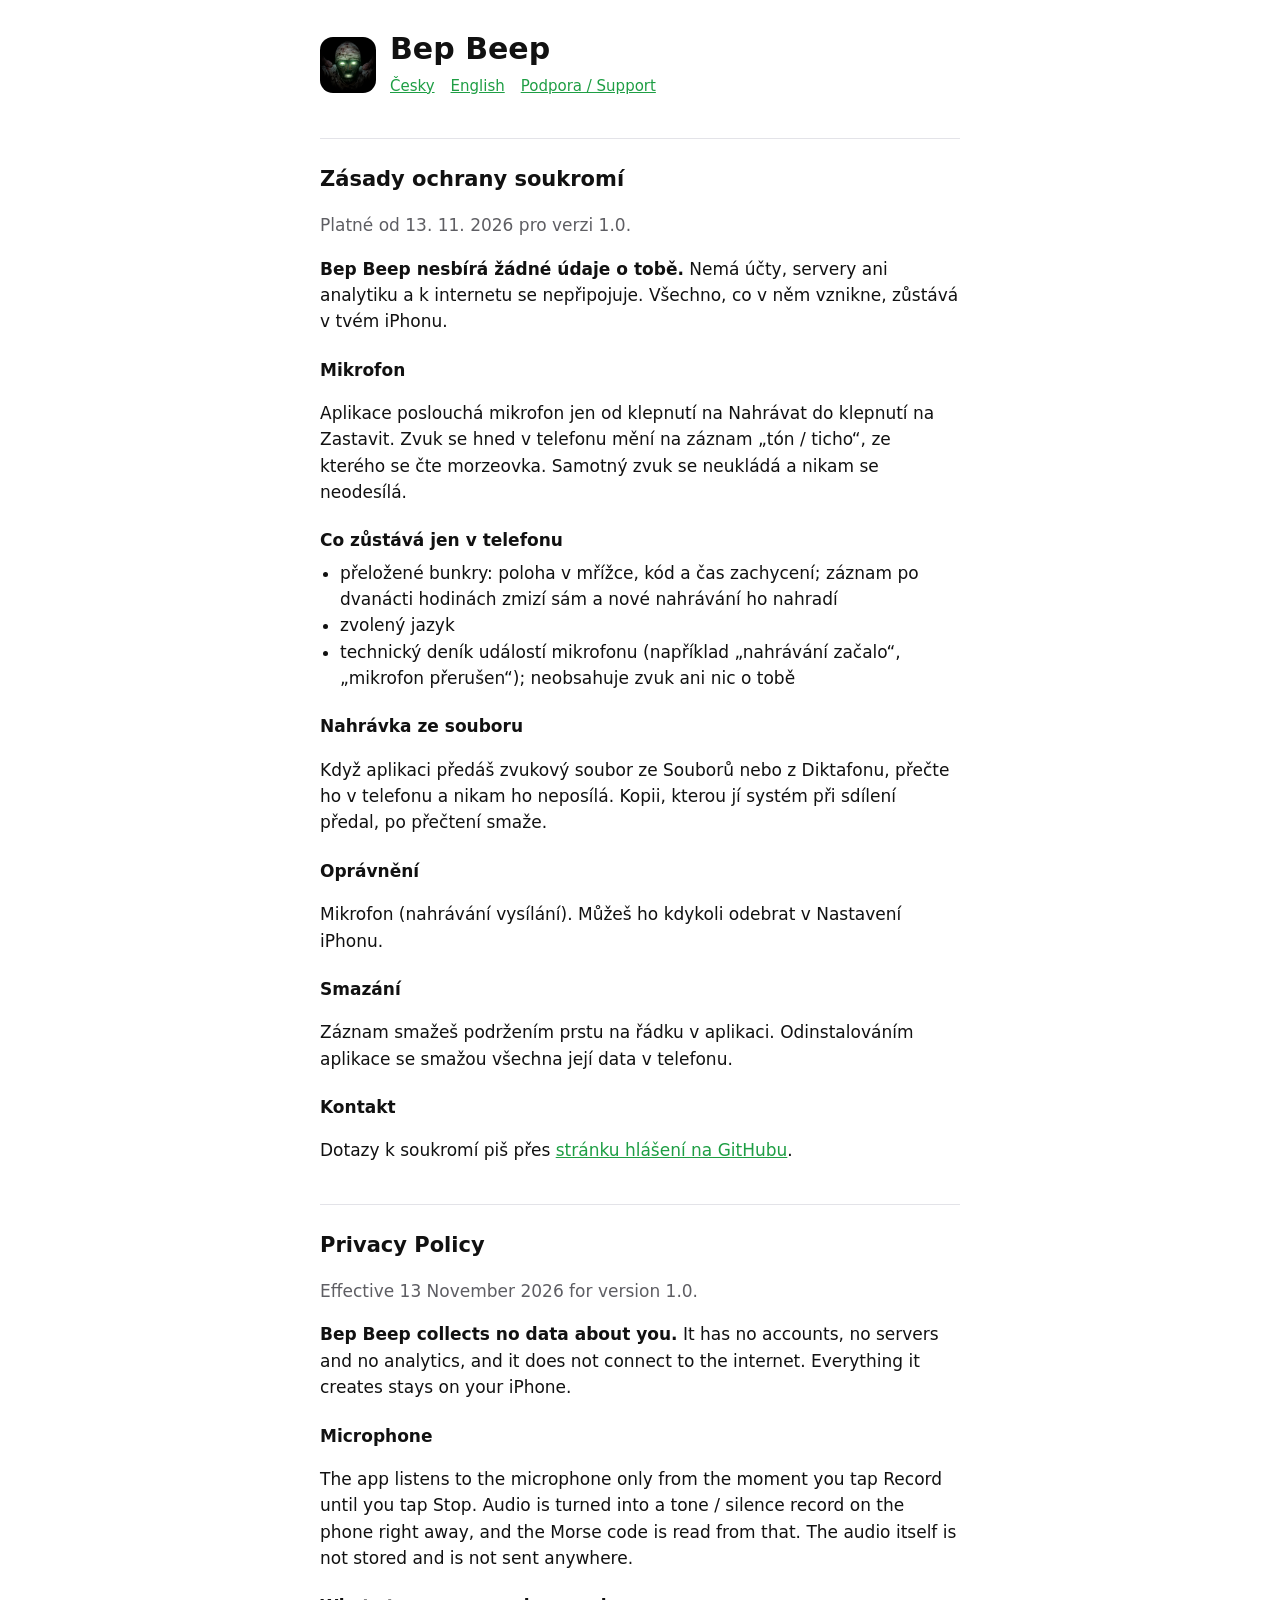
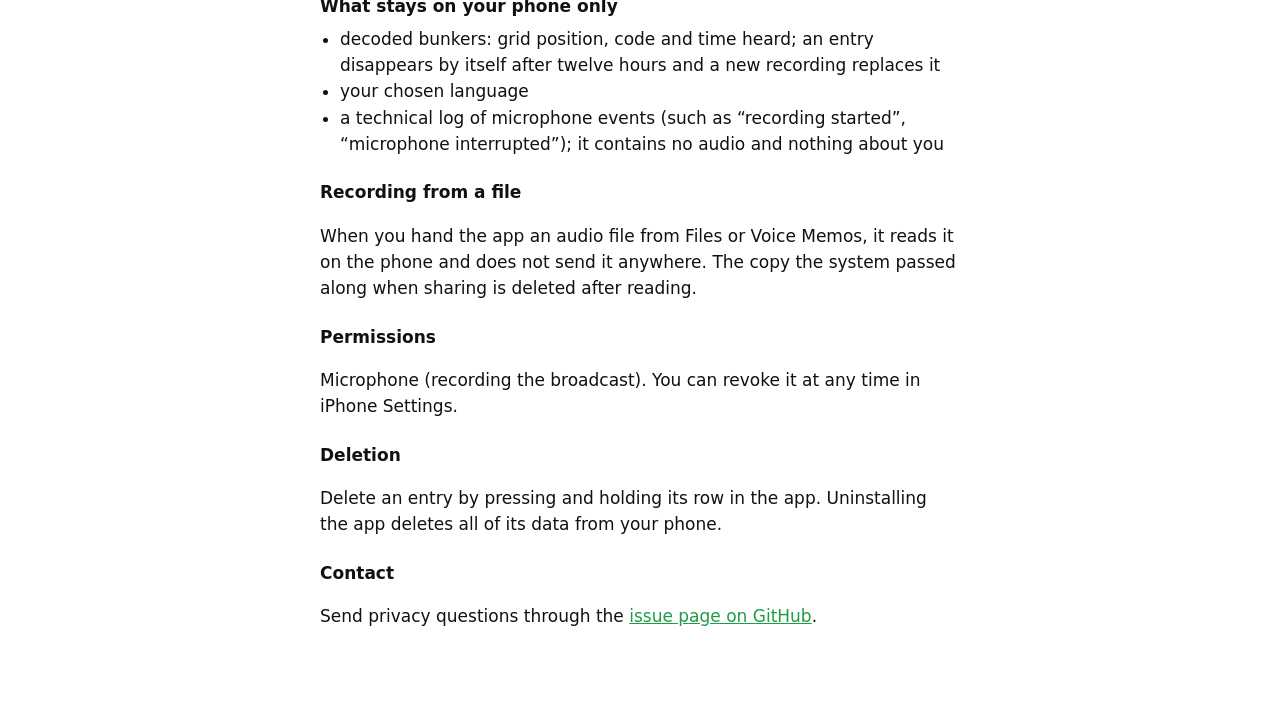
==== bep-beep/zasady-soukromi.html @ cd4062a1 "Bep Beep: zasady-soukromi.html" ====
<!doctype html>
<html lang="cs">
<head>
<meta charset="utf-8">
<meta name="viewport" content="width=device-width,initial-scale=1">
<title>Bep Beep — zásady soukromí</title>
<link rel="stylesheet" href="styl.css">
</head>
<body>
<main>
<header><img src="ikona.png" alt=""><div><h1>Bep Beep</h1><nav><a href="#cs">Česky</a><a href="#en">English</a><a href="podpora.html">Podpora / Support</a></nav></div></header>

<section id="cs" lang="cs">
<h2>Zásady ochrany soukromí</h2>
<p class="tlumene">Platné od 13. 11. 2026 pro verzi 1.0.</p>
<p><strong>Bep Beep nesbírá žádné údaje o tobě.</strong> Nemá účty, servery ani analytiku a k internetu se nepřipojuje. Všechno, co v něm vznikne, zůstává v tvém iPhonu.</p>
<h3>Mikrofon</h3>
<p>Aplikace poslouchá mikrofon jen od klepnutí na Nahrávat do klepnutí na Zastavit. Zvuk se hned v telefonu mění na záznam „tón / ticho“, ze kterého se čte morzeovka. Samotný zvuk se neukládá a nikam se neodesílá.</p>
<h3>Co zůstává jen v telefonu</h3>
<ul>
<li>přeložené bunkry: poloha v mřížce, kód a čas zachycení; záznam po dvanácti hodinách zmizí sám a nové nahrávání ho nahradí</li>
<li>zvolený jazyk</li>
<li>technický deník událostí mikrofonu (například „nahrávání začalo“, „mikrofon přerušen“); neobsahuje zvuk ani nic o tobě</li>
</ul>
<h3>Nahrávka ze souboru</h3>
<p>Když aplikaci předáš zvukový soubor ze Souborů nebo z Diktafonu, přečte ho v telefonu a nikam ho neposílá. Kopii, kterou jí systém při sdílení předal, po přečtení smaže.</p>
<h3>Oprávnění</h3>
<p>Mikrofon (nahrávání vysílání). Můžeš ho kdykoli odebrat v Nastavení iPhonu.</p>
<h3>Smazání</h3>
<p>Záznam smažeš podržením prstu na řádku v aplikaci. Odinstalováním aplikace se smažou všechna její data v telefonu.</p>
<h3>Kontakt</h3>
<p>Dotazy k soukromí piš přes <a href="https://github.com/reblik-sudo/odposlech-nasdara/issues">stránku hlášení na GitHubu</a>.</p>
</section>

<section id="en" lang="en">
<h2>Privacy Policy</h2>
<p class="tlumene">Effective 13 November 2026 for version 1.0.</p>
<p><strong>Bep Beep collects no data about you.</strong> It has no accounts, no servers and no analytics, and it does not connect to the internet. Everything it creates stays on your iPhone.</p>
<h3>Microphone</h3>
<p>The app listens to the microphone only from the moment you tap Record until you tap Stop. Audio is turned into a tone / silence record on the phone right away, and the Morse code is read from that. The audio itself is not stored and is not sent anywhere.</p>
<h3>What stays on your phone only</h3>
<ul>
<li>decoded bunkers: grid position, code and time heard; an entry disappears by itself after twelve hours and a new recording replaces it</li>
<li>your chosen language</li>
<li>a technical log of microphone events (such as “recording started”, “microphone interrupted”); it contains no audio and nothing about you</li>
</ul>
<h3>Recording from a file</h3>
<p>When you hand the app an audio file from Files or Voice Memos, it reads it on the phone and does not send it anywhere. The copy the system passed along when sharing is deleted after reading.</p>
<h3>Permissions</h3>
<p>Microphone (recording the broadcast). You can revoke it at any time in iPhone Settings.</p>
<h3>Deletion</h3>
<p>Delete an entry by pressing and holding its row in the app. Uninstalling the app deletes all of its data from your phone.</p>
<h3>Contact</h3>
<p>Send privacy questions through the <a href="https://github.com/reblik-sudo/odposlech-nasdara/issues">issue page on GitHub</a>.</p>
</section>
</main>
</body>
</html>
---- bep-beep/styl.css ----
/* Stránky Bep Beep — systémové písmo, černá a bílá, zelená jako jediné zvýraznění (jako aplikace). */
:root{ --bg:#FFFFFF; --text:#111111; --tlumene:#5E5E63; --cara:#E3E3E8; --akcent:#1E9E44; color-scheme:light }
@media (prefers-color-scheme: dark){ :root:not([data-theme="light"]){
  --bg:#000000; --text:#F5F5F7; --tlumene:#9A9AA0; --cara:#2A2A2E; --akcent:#30D158; color-scheme:dark }}
:root[data-theme="dark"]{ --bg:#000000; --text:#F5F5F7; --tlumene:#9A9AA0; --cara:#2A2A2E; --akcent:#30D158; color-scheme:dark }
*{box-sizing:border-box}
body{margin:0;background:var(--bg);color:var(--text);font:400 17px/1.55 -apple-system,BlinkMacSystemFont,"SF Pro Text",system-ui,sans-serif;padding:32px 16px 64px}
main{max-width:640px;margin:0 auto}
header{display:flex;align-items:center;gap:14px;margin-bottom:28px}
header img{width:56px;height:56px;border-radius:13px}
h1{font-size:30px;line-height:1.15;font-weight:600;margin:0}
h2{font-size:21px;font-weight:600;margin:40px 0 8px;padding-top:24px;border-top:1px solid var(--cara)}
h3{font-size:17px;font-weight:600;margin:22px 0 4px}
p,li{color:var(--text)} ul{padding-left:20px;margin:6px 0}
.tlumene,small{color:var(--tlumene)}
a{color:var(--akcent)}
nav{display:flex;gap:16px;font-size:15px;margin-top:8px}
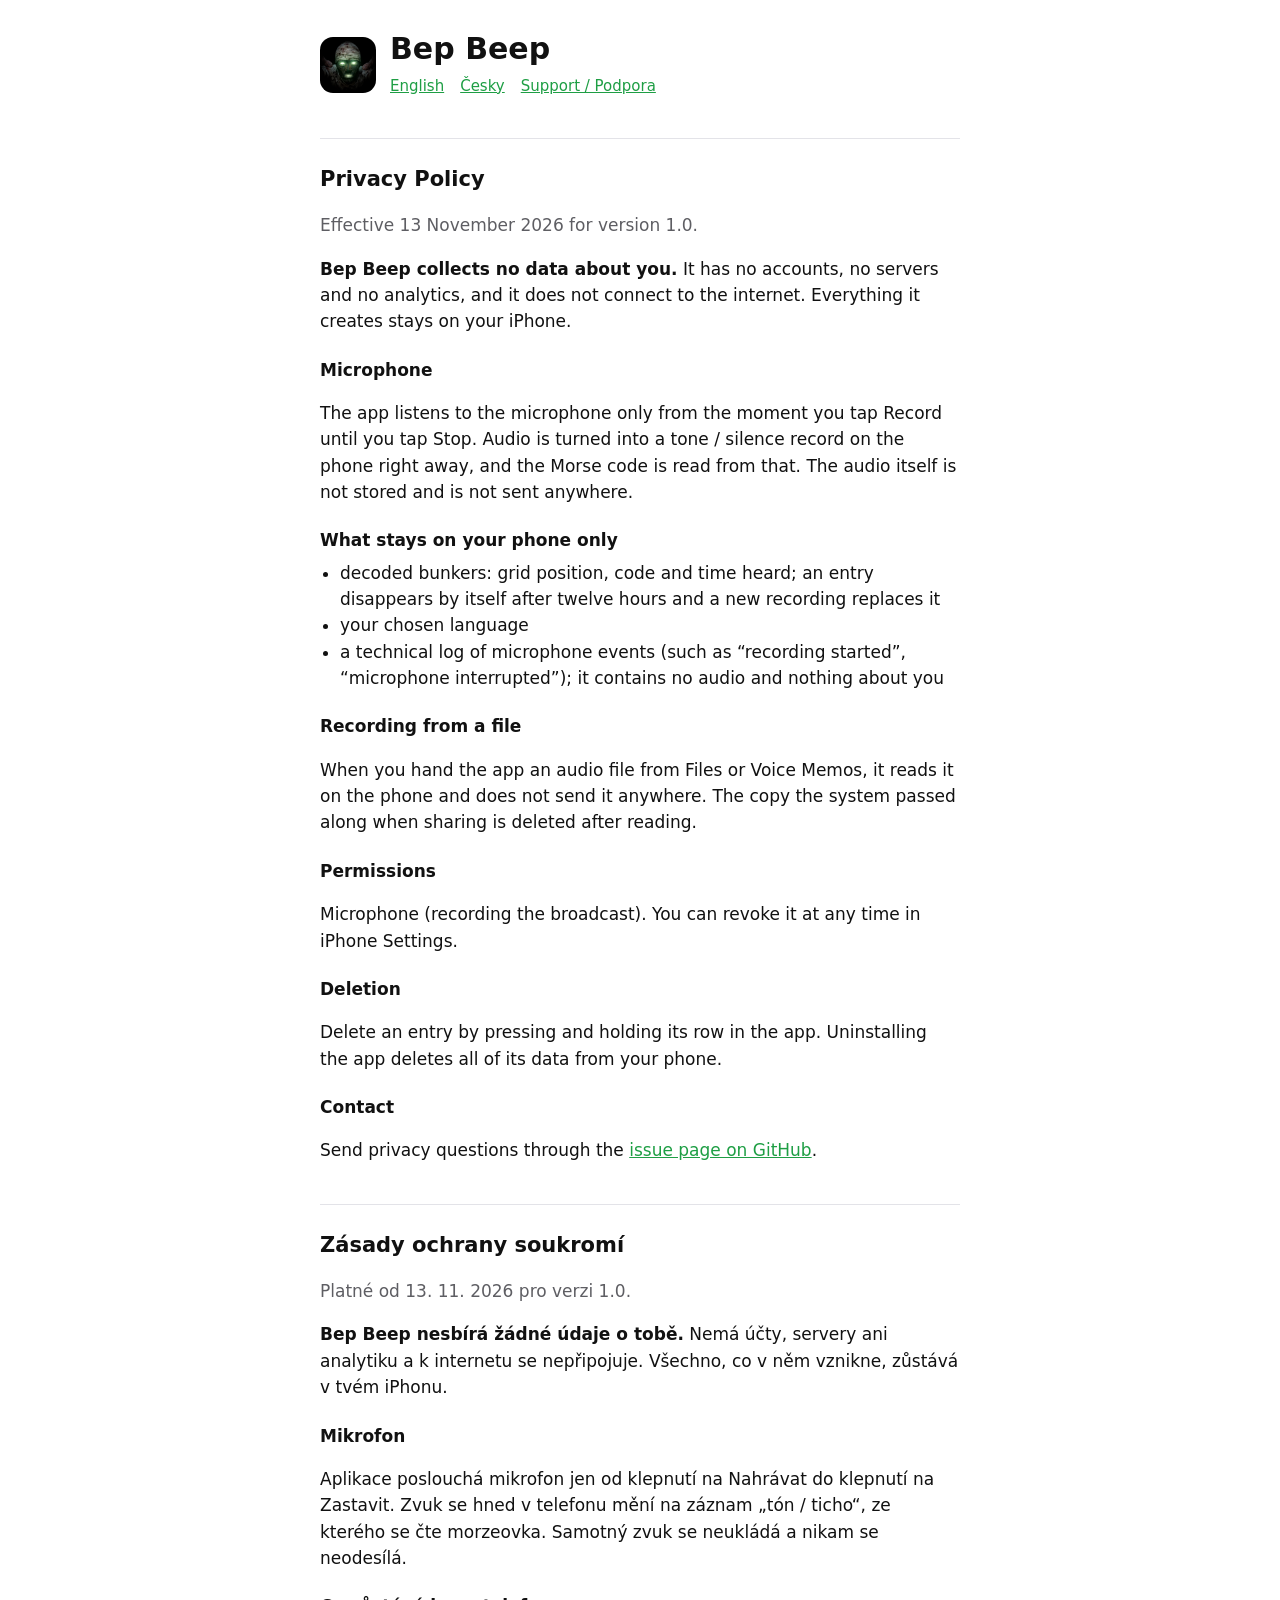
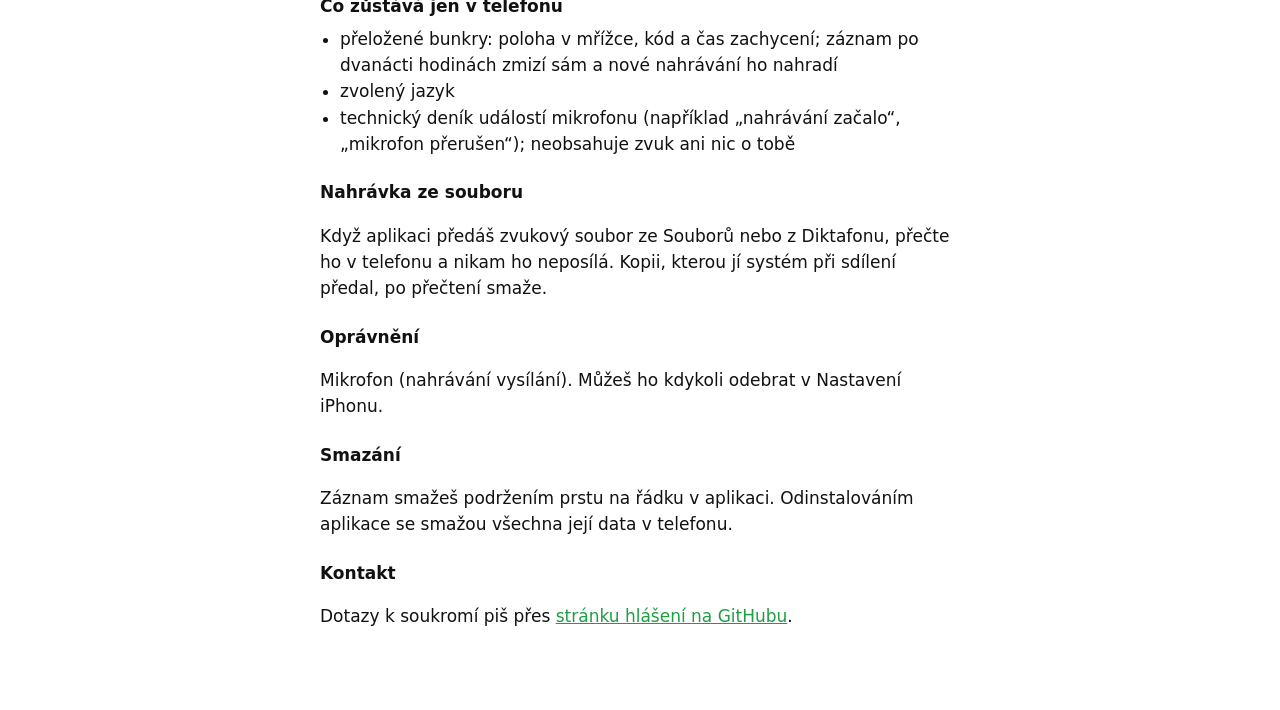
==== commit 96810c93: "Bep Beep: English first" ====
--- a/bep-beep/zasady-soukromi.html
+++ b/bep-beep/zasady-soukromi.html
@@ -1,14 +1,36 @@
 <!doctype html>
-<html lang="cs">
+<html lang="en">
 <head>
 <meta charset="utf-8">
 <meta name="viewport" content="width=device-width,initial-scale=1">
-<title>Bep Beep — zásady soukromí</title>
+<title>Bep Beep — Privacy Policy</title>
 <link rel="stylesheet" href="styl.css">
 </head>
 <body>
 <main>
-<header><img src="ikona.png" alt=""><div><h1>Bep Beep</h1><nav><a href="#cs">Česky</a><a href="#en">English</a><a href="podpora.html">Podpora / Support</a></nav></div></header>
+<header><img src="ikona.png" alt=""><div><h1>Bep Beep</h1><nav><a href="#en">English</a><a href="#cs">Česky</a><a href="podpora.html">Support / Podpora</a></nav></div></header>
+
+<section id="en" lang="en">
+<h2>Privacy Policy</h2>
+<p class="tlumene">Effective 13 November 2026 for version 1.0.</p>
+<p><strong>Bep Beep collects no data about you.</strong> It has no accounts, no servers and no analytics, and it does not connect to the internet. Everything it creates stays on your iPhone.</p>
+<h3>Microphone</h3>
+<p>The app listens to the microphone only from the moment you tap Record until you tap Stop. Audio is turned into a tone / silence record on the phone right away, and the Morse code is read from that. The audio itself is not stored and is not sent anywhere.</p>
+<h3>What stays on your phone only</h3>
+<ul>
+<li>decoded bunkers: grid position, code and time heard; an entry disappears by itself after twelve hours and a new recording replaces it</li>
+<li>your chosen language</li>
+<li>a technical log of microphone events (such as “recording started”, “microphone interrupted”); it contains no audio and nothing about you</li>
+</ul>
+<h3>Recording from a file</h3>
+<p>When you hand the app an audio file from Files or Voice Memos, it reads it on the phone and does not send it anywhere. The copy the system passed along when sharing is deleted after reading.</p>
+<h3>Permissions</h3>
+<p>Microphone (recording the broadcast). You can revoke it at any time in iPhone Settings.</p>
+<h3>Deletion</h3>
+<p>Delete an entry by pressing and holding its row in the app. Uninstalling the app deletes all of its data from your phone.</p>
+<h3>Contact</h3>
+<p>Send privacy questions through the <a href="https://github.com/reblik-sudo/odposlech-nasdara/issues">issue page on GitHub</a>.</p>
+</section>
 
 <section id="cs" lang="cs">
 <h2>Zásady ochrany soukromí</h2>
@@ -31,28 +53,6 @@
 <h3>Kontakt</h3>
 <p>Dotazy k soukromí piš přes <a href="https://github.com/reblik-sudo/odposlech-nasdara/issues">stránku hlášení na GitHubu</a>.</p>
 </section>
-
-<section id="en" lang="en">
-<h2>Privacy Policy</h2>
-<p class="tlumene">Effective 13 November 2026 for version 1.0.</p>
-<p><strong>Bep Beep collects no data about you.</strong> It has no accounts, no servers and no analytics, and it does not connect to the internet. Everything it creates stays on your iPhone.</p>
-<h3>Microphone</h3>
-<p>The app listens to the microphone only from the moment you tap Record until you tap Stop. Audio is turned into a tone / silence record on the phone right away, and the Morse code is read from that. The audio itself is not stored and is not sent anywhere.</p>
-<h3>What stays on your phone only</h3>
-<ul>
-<li>decoded bunkers: grid position, code and time heard; an entry disappears by itself after twelve hours and a new recording replaces it</li>
-<li>your chosen language</li>
-<li>a technical log of microphone events (such as “recording started”, “microphone interrupted”); it contains no audio and nothing about you</li>
-</ul>
-<h3>Recording from a file</h3>
-<p>When you hand the app an audio file from Files or Voice Memos, it reads it on the phone and does not send it anywhere. The copy the system passed along when sharing is deleted after reading.</p>
-<h3>Permissions</h3>
-<p>Microphone (recording the broadcast). You can revoke it at any time in iPhone Settings.</p>
-<h3>Deletion</h3>
-<p>Delete an entry by pressing and holding its row in the app. Uninstalling the app deletes all of its data from your phone.</p>
-<h3>Contact</h3>
-<p>Send privacy questions through the <a href="https://github.com/reblik-sudo/odposlech-nasdara/issues">issue page on GitHub</a>.</p>
-</section>
 </main>
 </body>
 </html>
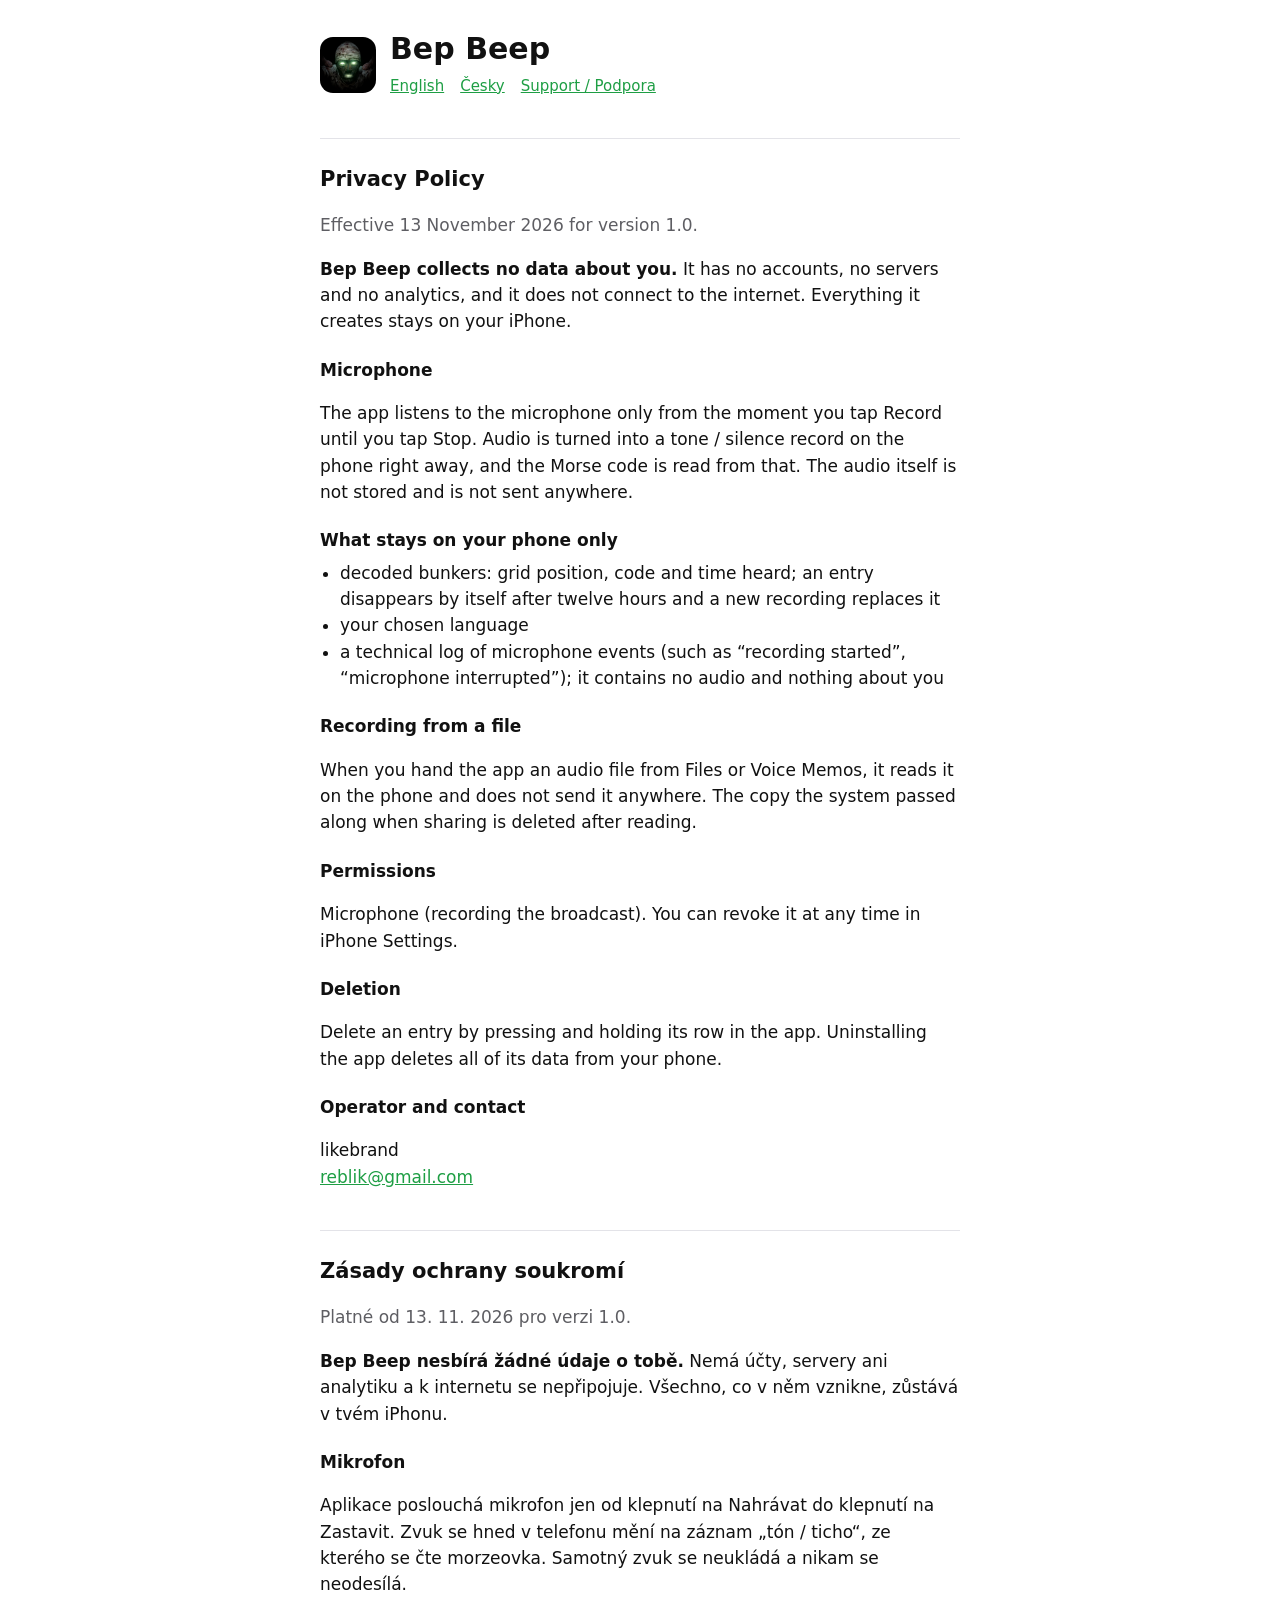
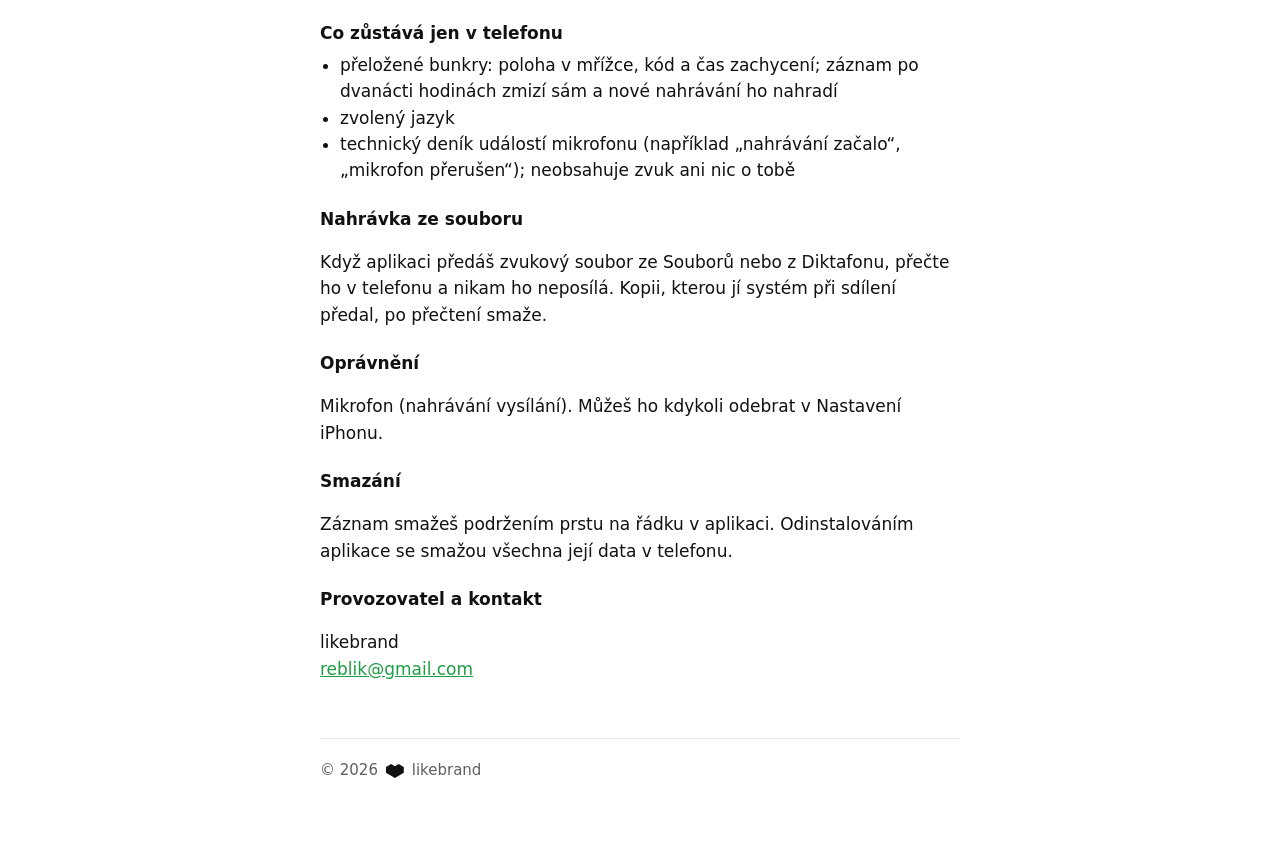
==== commit aa9cc669: "Bep Beep: likebrand footer and contact" ====
--- a/bep-beep/zasady-soukromi.html
+++ b/bep-beep/zasady-soukromi.html
@@ -28,8 +28,8 @@
 <p>Microphone (recording the broadcast). You can revoke it at any time in iPhone Settings.</p>
 <h3>Deletion</h3>
 <p>Delete an entry by pressing and holding its row in the app. Uninstalling the app deletes all of its data from your phone.</p>
-<h3>Contact</h3>
-<p>Send privacy questions through the <a href="https://github.com/reblik-sudo/odposlech-nasdara/issues">issue page on GitHub</a>.</p>
+<h3>Operator and contact</h3>
+<p>likebrand<br><a href="mailto:reblik@gmail.com">reblik@gmail.com</a></p>
 </section>
 
 <section id="cs" lang="cs">
@@ -50,9 +50,10 @@
 <p>Mikrofon (nahrávání vysílání). Můžeš ho kdykoli odebrat v Nastavení iPhonu.</p>
 <h3>Smazání</h3>
 <p>Záznam smažeš podržením prstu na řádku v aplikaci. Odinstalováním aplikace se smažou všechna její data v telefonu.</p>
-<h3>Kontakt</h3>
-<p>Dotazy k soukromí piš přes <a href="https://github.com/reblik-sudo/odposlech-nasdara/issues">stránku hlášení na GitHubu</a>.</p>
+<h3>Provozovatel a kontakt</h3>
+<p>likebrand<br><a href="mailto:reblik@gmail.com">reblik@gmail.com</a></p>
 </section>
+<footer class="paticka"><span>© 2026</span><svg viewBox="10.5 8.5 54 42.5" aria-hidden="true"><polygon fill="currentColor" points="10.5,17.5 26,8.5 37.5,15.2 49,8.5 64.5,17.5 64.5,35.4 37.5,51 10.5,35.4"/></svg><span>likebrand</span></footer>
 </main>
 </body>
 </html>
--- a/bep-beep/styl.css
+++ b/bep-beep/styl.css
@@ -15,3 +15,6 @@
 .tlumene,small{color:var(--tlumene)}
 a{color:var(--akcent)}
 nav{display:flex;gap:16px;font-size:15px;margin-top:8px}
+/* Patička: copyright, symbol firmy a její název — „likebrand" se píše celý malými. */
+.paticka{display:flex;align-items:center;gap:8px;margin-top:56px;padding-top:20px;border-top:1px solid var(--cara);color:var(--tlumene);font-size:15px}
+.paticka svg{height:14px;width:auto;color:var(--text)}
